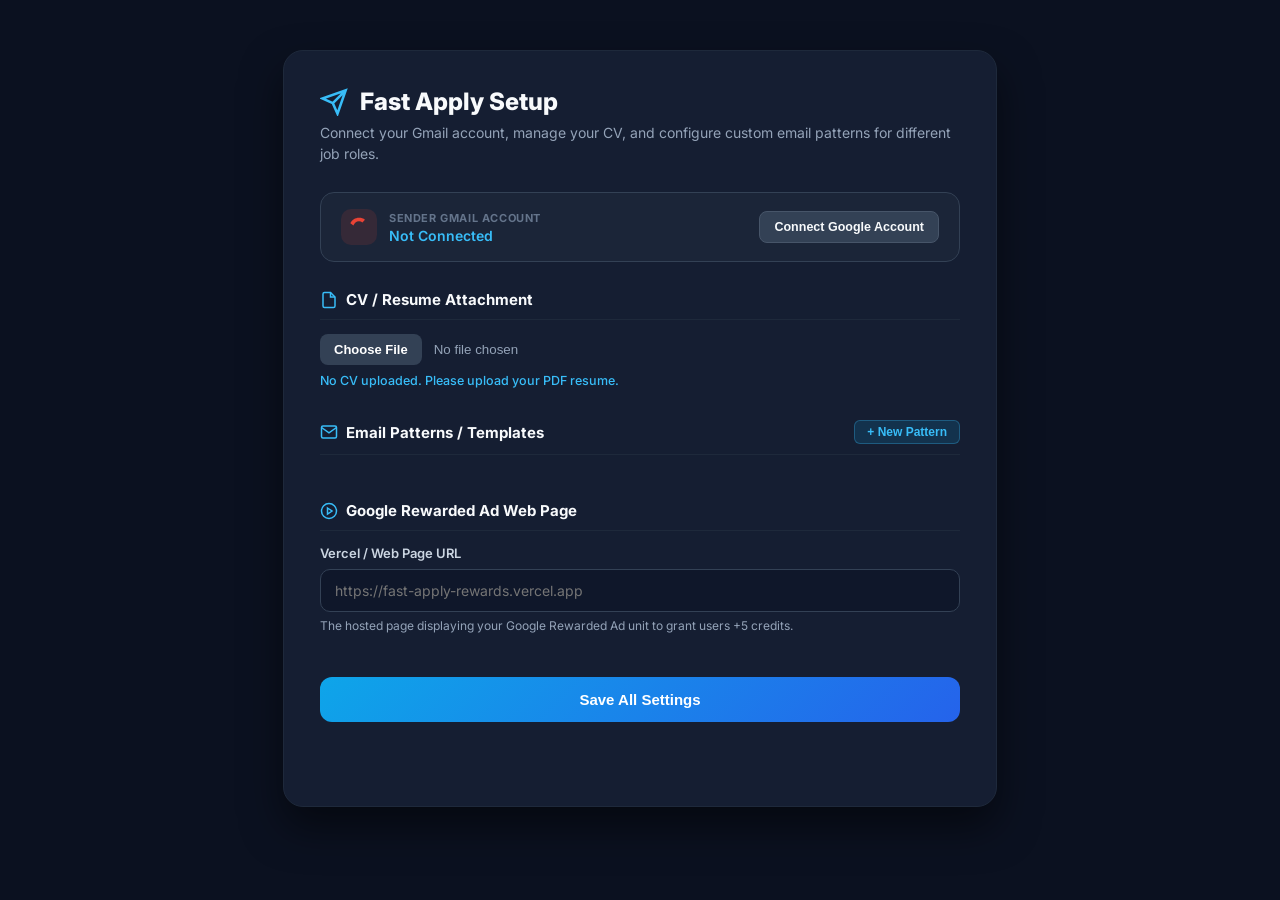
==== options.html @ 3ac2cc8d "Initial commit - Fast Apply Extension and Vercel Rewarded Ad Page" ====
<!DOCTYPE html>
<html>
<head>
    <meta charset="utf-8">
    <title>Fast Apply Settings - Email Patterns & Setup</title>
    <link rel="stylesheet" href="options.css">
    <link href="https://fonts.googleapis.com/css2?family=Inter:wght@400;500;600;700;800&display=swap" rel="stylesheet">
</head>
<body>
    <div class="container">
        <!-- Header -->
        <div class="header">
            <svg width="28" height="28" viewBox="0 0 24 24" fill="none" stroke="#38bdf8" stroke-width="2.2"><path d="M22 2L11 13M22 2L15 22L11 13L2 9L22 2Z"/></svg>
            <h1>Fast Apply Setup</h1>
        </div>
        <p class="subtitle">Connect your Gmail account, manage your CV, and configure custom email patterns for different job roles.</p>
        
        <!-- Google Account Status Banner -->
        <div class="account-card">
            <div class="account-info">
                <div class="google-icon">
                    <svg width="20" height="20" viewBox="0 0 24 24" fill="#ea4335"><path d="M12 5c1.58 0 2.97.55 4.09 1.45l3.07-3.07C17.3 1.62 14.82 1 12 1 7.42 1 3.52 3.63 1.65 7.45l3.66 2.84C6.18 7.37 8.84 5 12 5z"/></svg>
                </div>
                <div>
                    <div class="account-label">Sender Gmail Account</div>
                    <div id="user-email-display" class="account-email">Not Connected</div>
                </div>
            </div>
            <button id="auth-btn" class="connect-btn">Connect Google Account</button>
        </div>

        <!-- Section: Saved CV / Resume -->
        <div class="section-title">
            <svg width="18" height="18" viewBox="0 0 24 24" fill="none" stroke="#38bdf8" stroke-width="2"><path d="M14 2H6a2 2 0 00-2 2v16a2 2 0 002 2h12a2 2 0 002-2V8z"/><polyline points="14 2 14 8 20 8"/></svg>
            <span>CV / Resume Attachment</span>
        </div>
        <div class="form-group">
            <div class="file-upload-wrapper">
                <input class="file-input" type="file" id="cv-upload" accept="application/pdf,application/msword,application/vnd.openxmlformats-officedocument.wordprocessingml.document">
            </div>
            <p id="file-name-display" class="file-name-display">No CV uploaded. Please upload your PDF resume.</p>
        </div>

        <!-- Section: Multi-Pattern Email Manager -->
        <div class="section-title" style="margin-top: 32px;">
            <svg width="18" height="18" viewBox="0 0 24 24" fill="none" stroke="#38bdf8" stroke-width="2"><rect x="2" y="4" width="20" height="16" rx="2"/><path d="M22 6l-10 7L2 6"/></svg>
            <span>Email Patterns / Templates</span>
            <button id="add-pattern-btn" class="add-pattern-btn">+ New Pattern</button>
        </div>

        <div id="patterns-list" class="patterns-list">
            <!-- Patterns dynamically rendered here -->
        </div>

        <!-- Pattern Editor Modal / Container -->
        <div id="pattern-editor" class="pattern-editor-box" style="display: none;">
            <h3 id="editor-title" style="font-size: 16px; font-weight: 700; color: #38bdf8; margin-bottom: 16px;">Add New Email Pattern</h3>
            
            <div class="form-group">
                <label for="pattern-name">Pattern Title (e.g. Full-Stack Engineer)</label>
                <input type="text" id="pattern-name" placeholder="e.g. Senior Full Stack Developer Pattern">
            </div>

            <div class="form-group">
                <label for="pattern-subject">Subject Line</label>
                <input type="text" id="pattern-subject" placeholder="e.g. Application for Full-Stack Developer Position - [Your Name]">
            </div>

            <div class="form-group">
                <label for="pattern-body">Email Body (Cover Letter Pattern)</label>
                <textarea id="pattern-body" rows="7" placeholder="Dear Hiring Manager,&#10;&#10;I am writing to express my strong interest in joining your team as a Software Engineer. Please find my resume attached.&#10;&#10;Best regards,&#10;[Your Name]"></textarea>
            </div>

            <div class="editor-actions">
                <button id="save-pattern-btn" class="primary-btn-sm">Save Pattern</button>
                <button id="cancel-pattern-btn" class="cancel-btn-sm">Cancel</button>
            </div>
        </div>

        <!-- Rewarded Ad Settings -->
        <div class="section-title" style="margin-top: 32px;">
            <svg width="18" height="18" viewBox="0 0 24 24" fill="none" stroke="#38bdf8" stroke-width="2"><circle cx="12" cy="12" r="10"/><polygon points="10 8 16 12 10 16 10 8"/></svg>
            <span>Google Rewarded Ad Web Page</span>
        </div>
        <div class="form-group">
            <label for="reward-url">Vercel / Web Page URL</label>
            <input type="text" id="reward-url" placeholder="https://fast-apply-rewards.vercel.app">
            <p style="font-size: 12px; color: #94a3b8; margin-top: 6px;">The hosted page displaying your Google Rewarded Ad unit to grant users +5 credits.</p>
        </div>

        <button id="save-all-btn" class="primary-btn" style="margin-top: 24px;">Save All Settings</button>
        <p id="status" class="status-msg"></p>
    </div>
    <script src="options.js"></script>
</body>
</html>
---- options.css ----
body {
    font-family: 'Inter', sans-serif;
    background-color: #0b1120;
    color: #f8fafc;
    margin: 0;
    padding: 50px 20px;
    display: flex;
    justify-content: center;
}
.container {
    background: #151e32;
    padding: 36px;
    border-radius: 20px;
    box-shadow: 0 20px 40px rgba(0,0,0,0.5);
    width: 640px;
    max-width: 100%;
    border: 1px solid #1e293b;
}
.header {
    display: flex;
    align-items: center;
    gap: 12px;
    margin-bottom: 6px;
}
h1 { margin: 0; font-size: 24px; font-weight: 800; color: #f8fafc; }
.subtitle { color: #94a3b8; font-size: 14px; margin-top: 0; margin-bottom: 28px; line-height: 1.5; }

.account-card {
    background: rgba(30, 41, 59, 0.7);
    border: 1px solid #334155;
    border-radius: 14px;
    padding: 16px 20px;
    display: flex;
    justify-content: space-between;
    align-items: center;
    margin-bottom: 28px;
}
.account-info { display: flex; align-items: center; gap: 12px; }
.google-icon {
    width: 36px; height: 36px;
    border-radius: 10px;
    background: rgba(234, 67, 53, 0.12);
    display: flex; align-items: center; justify-content: center;
}
.account-label { font-size: 11px; font-weight: 700; text-transform: uppercase; color: #64748b; letter-spacing: 0.6px; }
.account-email { font-size: 14px; font-weight: 600; color: #38bdf8; margin-top: 2px; }
.connect-btn {
    background: #334155;
    color: #f8fafc;
    border: 1px solid #475569;
    padding: 8px 14px;
    border-radius: 8px;
    font-size: 12.5px;
    font-weight: 600;
    cursor: pointer;
    transition: all 0.2s;
}
.connect-btn:hover { background: #475569; color: #fff; }

.section-title {
    display: flex;
    align-items: center;
    gap: 8px;
    font-size: 15px;
    font-weight: 700;
    color: #f8fafc;
    margin-bottom: 14px;
    border-bottom: 1px solid #1e293b;
    padding-bottom: 10px;
}
.add-pattern-btn {
    margin-left: auto;
    background: rgba(14, 165, 233, 0.15);
    color: #38bdf8;
    border: 1px solid rgba(56, 189, 248, 0.3);
    padding: 4px 12px;
    border-radius: 6px;
    font-size: 12px;
    font-weight: 600;
    cursor: pointer;
    transition: all 0.2s;
}
.add-pattern-btn:hover { background: rgba(14, 165, 233, 0.25); }

.form-group { margin-bottom: 20px; }
label { display: block; font-size: 13px; font-weight: 600; margin-bottom: 8px; color: #cbd5e1; }
input[type="text"], textarea {
    width: 100%;
    padding: 12px 14px;
    border-radius: 10px;
    border: 1px solid #334155;
    background: #0f172a;
    color: #fff;
    box-sizing: border-box;
    font-family: 'Inter', sans-serif;
    font-size: 14px;
    transition: all 0.2s ease;
}
input[type="text"]:focus, textarea:focus { 
    outline: none; 
    border-color: #38bdf8; 
    box-shadow: 0 0 0 3px rgba(56, 189, 248, 0.2);
}

.patterns-list {
    display: flex;
    flex-direction: column;
    gap: 12px;
    margin-bottom: 20px;
}
.pattern-card {
    background: #0f172a;
    border: 1px solid #334155;
    border-radius: 12px;
    padding: 16px;
    transition: all 0.2s;
}
.pattern-card.default-pattern {
    border-color: rgba(56, 189, 248, 0.5);
    background: rgba(14, 165, 233, 0.05);
}
.pattern-card-header {
    display: flex;
    justify-content: space-between;
    align-items: center;
    margin-bottom: 8px;
}
.pattern-name { font-size: 14.5px; font-weight: 700; color: #f8fafc; display: flex; align-items: center; gap: 8px; }
.default-badge {
    background: rgba(16, 185, 129, 0.2);
    color: #34d399;
    border: 1px solid rgba(16, 185, 129, 0.3);
    font-size: 10px;
    font-weight: 700;
    padding: 2px 6px;
    border-radius: 4px;
    text-transform: uppercase;
}
.pattern-actions { display: flex; gap: 8px; }
.action-btn-sm {
    background: transparent;
    border: 1px solid #334155;
    color: #94a3b8;
    padding: 4px 8px;
    border-radius: 6px;
    font-size: 11.5px;
    cursor: pointer;
    transition: all 0.2s;
}
.action-btn-sm:hover { color: #38bdf8; border-color: #38bdf8; }
.action-btn-sm.delete:hover { color: #f87171; border-color: #f87171; }
.pattern-subject-preview { font-size: 12.5px; color: #94a3b8; margin-bottom: 4px; }
.pattern-body-preview { font-size: 12px; color: #64748b; white-space: nowrap; overflow: hidden; text-overflow: ellipsis; }

.pattern-editor-box {
    background: #0f172a;
    border: 1px solid #38bdf840;
    border-radius: 14px;
    padding: 20px;
    margin-bottom: 24px;
}
.editor-actions { display: flex; gap: 10px; margin-top: 16px; }
.primary-btn-sm {
    background: #0ea5e9;
    color: white;
    border: none;
    padding: 10px 18px;
    border-radius: 8px;
    font-size: 13.5px;
    font-weight: 600;
    cursor: pointer;
}
.cancel-btn-sm {
    background: #374151;
    color: #cbd5e1;
    border: none;
    padding: 10px 18px;
    border-radius: 8px;
    font-size: 13.5px;
    font-weight: 600;
    cursor: pointer;
}

.file-upload-wrapper { margin-bottom: 8px; }
.file-input { width: 100%; color: #94a3b8; }
.file-input::-webkit-file-upload-button {
    background: #334155;
    color: #fff;
    padding: 8px 14px;
    border: none;
    border-radius: 8px;
    margin-right: 12px;
    cursor: pointer;
    font-weight: 600;
    font-size: 13px;
    transition: background 0.2s;
}
.file-input::-webkit-file-upload-button:hover { background: #475569; }
.file-name-display { font-size: 12.5px; color: #38bdf8; margin: 0; font-weight: 500; }

.primary-btn {
    width: 100%;
    background: linear-gradient(135deg, #0ea5e9, #2563eb);
    color: white;
    border: none;
    padding: 14px;
    border-radius: 12px;
    font-size: 15px;
    font-weight: 600;
    cursor: pointer;
    transition: transform 0.2s, box-shadow 0.2s;
}
.primary-btn:hover {
    transform: translateY(-1px);
    box-shadow: 0 8px 20px rgba(37, 99, 235, 0.4);
}
.status-msg { text-align: center; margin-top: 14px; font-size: 13.5px; font-weight: 500; min-height: 20px; }
.success { color: #34d399; }
.error { color: #f87171; }
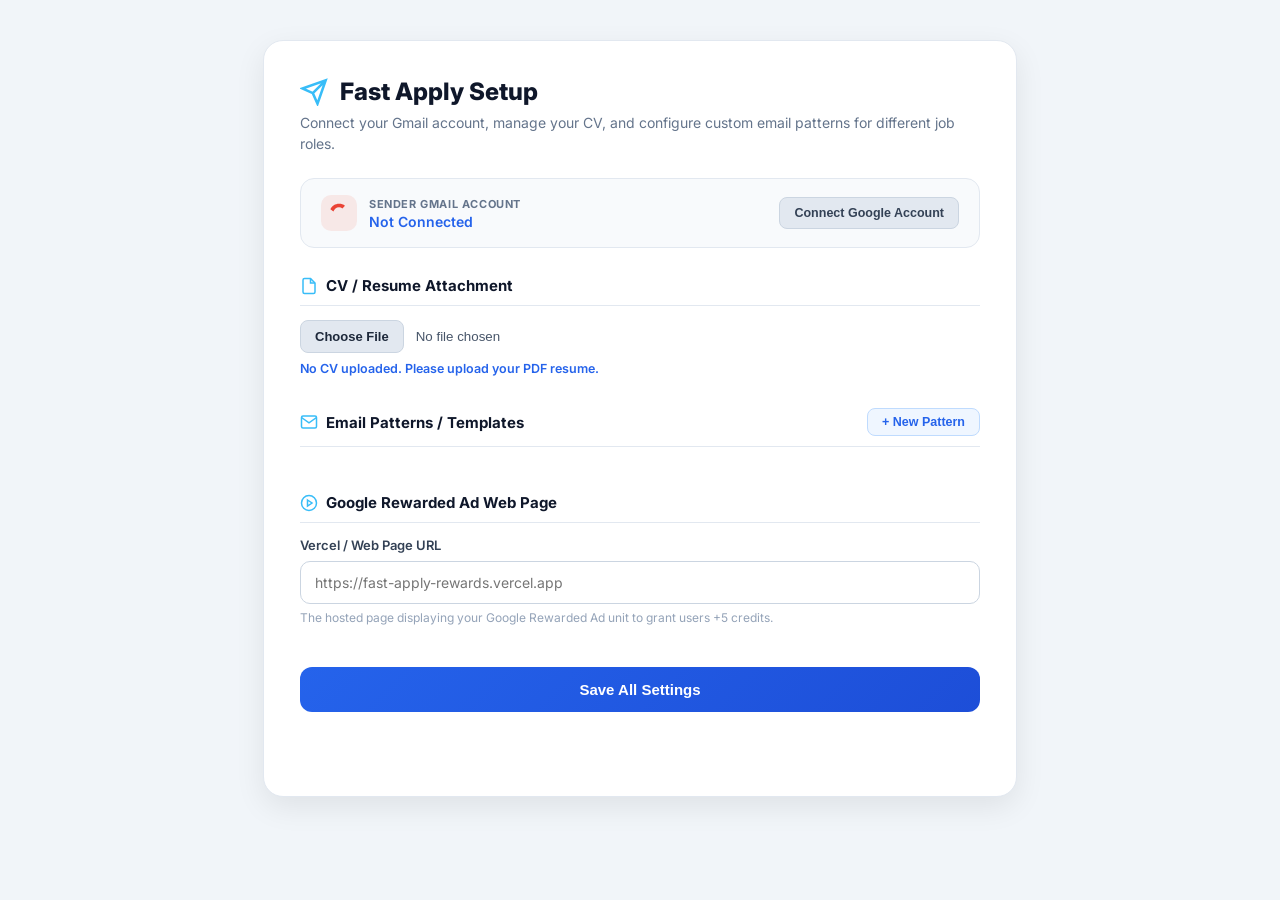
==== commit 66d873ee: "Add pattern-specific CV upload, clean light theme for options page, and graceful Gmail Web fallback " ====
--- a/options.html
+++ b/options.html
@@ -54,7 +54,7 @@
 
         <!-- Pattern Editor Modal / Container -->
         <div id="pattern-editor" class="pattern-editor-box" style="display: none;">
-            <h3 id="editor-title" style="font-size: 16px; font-weight: 700; color: #38bdf8; margin-bottom: 16px;">Add New Email Pattern</h3>
+            <h3 id="editor-title" style="font-size: 16px; font-weight: 700; color: #2563eb; margin-bottom: 16px;">Add New Email Pattern</h3>
             
             <div class="form-group">
                 <label for="pattern-name">Pattern Title (e.g. Full-Stack Engineer)</label>
@@ -64,6 +64,14 @@
             <div class="form-group">
                 <label for="pattern-subject">Subject Line</label>
                 <input type="text" id="pattern-subject" placeholder="e.g. Application for Full-Stack Developer Position - [Your Name]">
+            </div>
+
+            <div class="form-group">
+                <label for="pattern-cv-upload">Attach Specific CV / Resume for this Role (PDF / DOCX)</label>
+                <div class="file-upload-wrapper">
+                    <input class="file-input" type="file" id="pattern-cv-upload" accept="application/pdf,application/msword,application/vnd.openxmlformats-officedocument.wordprocessingml.document">
+                </div>
+                <p id="pattern-cv-name-display" class="file-name-display">Optional: Attach a specific CV for this role (uses Default CV if empty).</p>
             </div>
 
             <div class="form-group">
--- a/options.css
+++ b/options.css
@@ -1,20 +1,20 @@
 body {
-    font-family: 'Inter', sans-serif;
-    background-color: #0b1120;
-    color: #f8fafc;
+    font-family: 'Inter', system-ui, -apple-system, sans-serif;
+    background-color: #f1f5f9;
+    color: #0f172a;
     margin: 0;
-    padding: 50px 20px;
+    padding: 40px 20px;
     display: flex;
     justify-content: center;
 }
 .container {
-    background: #151e32;
+    background: #ffffff;
     padding: 36px;
     border-radius: 20px;
-    box-shadow: 0 20px 40px rgba(0,0,0,0.5);
-    width: 640px;
+    box-shadow: 0 10px 30px rgba(0, 0, 0, 0.08);
+    width: 680px;
     max-width: 100%;
-    border: 1px solid #1e293b;
+    border: 1px solid #e2e8f0;
 }
 .header {
     display: flex;
@@ -22,12 +22,12 @@
     gap: 12px;
     margin-bottom: 6px;
 }
-h1 { margin: 0; font-size: 24px; font-weight: 800; color: #f8fafc; }
-.subtitle { color: #94a3b8; font-size: 14px; margin-top: 0; margin-bottom: 28px; line-height: 1.5; }
+h1 { margin: 0; font-size: 24px; font-weight: 800; color: #0f172a; }
+.subtitle { color: #64748b; font-size: 14px; margin-top: 0; margin-bottom: 24px; line-height: 1.5; }
 
 .account-card {
-    background: rgba(30, 41, 59, 0.7);
-    border: 1px solid #334155;
+    background: #f8fafc;
+    border: 1px solid #e2e8f0;
     border-radius: 14px;
     padding: 16px 20px;
     display: flex;
@@ -39,15 +39,15 @@
 .google-icon {
     width: 36px; height: 36px;
     border-radius: 10px;
-    background: rgba(234, 67, 53, 0.12);
+    background: rgba(234, 67, 53, 0.1);
     display: flex; align-items: center; justify-content: center;
 }
 .account-label { font-size: 11px; font-weight: 700; text-transform: uppercase; color: #64748b; letter-spacing: 0.6px; }
-.account-email { font-size: 14px; font-weight: 600; color: #38bdf8; margin-top: 2px; }
+.account-email { font-size: 14px; font-weight: 600; color: #2563eb; margin-top: 2px; }
 .connect-btn {
-    background: #334155;
-    color: #f8fafc;
-    border: 1px solid #475569;
+    background: #e2e8f0;
+    color: #334155;
+    border: 1px solid #cbd5e1;
     padding: 8px 14px;
     border-radius: 8px;
     font-size: 12.5px;
@@ -55,7 +55,7 @@
     cursor: pointer;
     transition: all 0.2s;
 }
-.connect-btn:hover { background: #475569; color: #fff; }
+.connect-btn:hover { background: #cbd5e1; color: #0f172a; }
 
 .section-title {
     display: flex;
@@ -63,43 +63,43 @@
     gap: 8px;
     font-size: 15px;
     font-weight: 700;
-    color: #f8fafc;
+    color: #0f172a;
     margin-bottom: 14px;
-    border-bottom: 1px solid #1e293b;
+    border-bottom: 1px solid #e2e8f0;
     padding-bottom: 10px;
 }
 .add-pattern-btn {
     margin-left: auto;
-    background: rgba(14, 165, 233, 0.15);
-    color: #38bdf8;
-    border: 1px solid rgba(56, 189, 248, 0.3);
-    padding: 4px 12px;
-    border-radius: 6px;
-    font-size: 12px;
-    font-weight: 600;
-    cursor: pointer;
-    transition: all 0.2s;
-}
-.add-pattern-btn:hover { background: rgba(14, 165, 233, 0.25); }
-
-.form-group { margin-bottom: 20px; }
-label { display: block; font-size: 13px; font-weight: 600; margin-bottom: 8px; color: #cbd5e1; }
+    background: #eff6ff;
+    color: #2563eb;
+    border: 1px solid #bfdbfe;
+    padding: 6px 14px;
+    border-radius: 8px;
+    font-size: 12.5px;
+    font-weight: 700;
+    cursor: pointer;
+    transition: all 0.2s;
+}
+.add-pattern-btn:hover { background: #dbeafe; }
+
+.form-group { margin-bottom: 18px; }
+label { display: block; font-size: 13px; font-weight: 600; margin-bottom: 8px; color: #334155; }
 input[type="text"], textarea {
     width: 100%;
     padding: 12px 14px;
     border-radius: 10px;
-    border: 1px solid #334155;
-    background: #0f172a;
-    color: #fff;
+    border: 1px solid #cbd5e1;
+    background: #ffffff;
+    color: #0f172a;
     box-sizing: border-box;
-    font-family: 'Inter', sans-serif;
+    font-family: 'Inter', system-ui, sans-serif;
     font-size: 14px;
     transition: all 0.2s ease;
 }
 input[type="text"]:focus, textarea:focus { 
     outline: none; 
-    border-color: #38bdf8; 
-    box-shadow: 0 0 0 3px rgba(56, 189, 248, 0.2);
+    border-color: #2563eb; 
+    box-shadow: 0 0 0 3px rgba(37, 99, 235, 0.15);
 }
 
 .patterns-list {
@@ -109,15 +109,15 @@
     margin-bottom: 20px;
 }
 .pattern-card {
-    background: #0f172a;
-    border: 1px solid #334155;
+    background: #ffffff;
+    border: 1px solid #e2e8f0;
     border-radius: 12px;
     padding: 16px;
     transition: all 0.2s;
 }
 .pattern-card.default-pattern {
-    border-color: rgba(56, 189, 248, 0.5);
-    background: rgba(14, 165, 233, 0.05);
+    border-color: #93c5fd;
+    background: #f0f9ff;
 }
 .pattern-card-header {
     display: flex;
@@ -125,11 +125,11 @@
     align-items: center;
     margin-bottom: 8px;
 }
-.pattern-name { font-size: 14.5px; font-weight: 700; color: #f8fafc; display: flex; align-items: center; gap: 8px; }
+.pattern-name { font-size: 15px; font-weight: 700; color: #0f172a; display: flex; align-items: center; gap: 8px; }
 .default-badge {
-    background: rgba(16, 185, 129, 0.2);
-    color: #34d399;
-    border: 1px solid rgba(16, 185, 129, 0.3);
+    background: #d1fae5;
+    color: #059669;
+    border: 1px solid #a7f3d0;
     font-size: 10px;
     font-weight: 700;
     padding: 2px 6px;
@@ -138,30 +138,32 @@
 }
 .pattern-actions { display: flex; gap: 8px; }
 .action-btn-sm {
-    background: transparent;
-    border: 1px solid #334155;
-    color: #94a3b8;
-    padding: 4px 8px;
+    background: #ffffff;
+    border: 1px solid #cbd5e1;
+    color: #475569;
+    padding: 4px 10px;
     border-radius: 6px;
     font-size: 11.5px;
-    cursor: pointer;
-    transition: all 0.2s;
-}
-.action-btn-sm:hover { color: #38bdf8; border-color: #38bdf8; }
-.action-btn-sm.delete:hover { color: #f87171; border-color: #f87171; }
-.pattern-subject-preview { font-size: 12.5px; color: #94a3b8; margin-bottom: 4px; }
-.pattern-body-preview { font-size: 12px; color: #64748b; white-space: nowrap; overflow: hidden; text-overflow: ellipsis; }
+    font-weight: 600;
+    cursor: pointer;
+    transition: all 0.2s;
+}
+.action-btn-sm:hover { color: #2563eb; border-color: #2563eb; background: #eff6ff; }
+.action-btn-sm.delete:hover { color: #dc2626; border-color: #fca5a5; background: #fef2f2; }
+.pattern-subject-preview { font-size: 13px; color: #334155; margin-bottom: 4px; font-weight: 500; }
+.pattern-cv-preview { font-size: 12px; color: #059669; margin-bottom: 4px; font-weight: 600; display: flex; align-items: center; gap: 4px; }
+.pattern-body-preview { font-size: 12.5px; color: #64748b; white-space: nowrap; overflow: hidden; text-overflow: ellipsis; }
 
 .pattern-editor-box {
-    background: #0f172a;
-    border: 1px solid #38bdf840;
+    background: #f8fafc;
+    border: 1px solid #bfdbfe;
     border-radius: 14px;
     padding: 20px;
     margin-bottom: 24px;
 }
 .editor-actions { display: flex; gap: 10px; margin-top: 16px; }
 .primary-btn-sm {
-    background: #0ea5e9;
+    background: #2563eb;
     color: white;
     border: none;
     padding: 10px 18px;
@@ -171,8 +173,8 @@
     cursor: pointer;
 }
 .cancel-btn-sm {
-    background: #374151;
-    color: #cbd5e1;
+    background: #e2e8f0;
+    color: #475569;
     border: none;
     padding: 10px 18px;
     border-radius: 8px;
@@ -182,12 +184,12 @@
 }
 
 .file-upload-wrapper { margin-bottom: 8px; }
-.file-input { width: 100%; color: #94a3b8; }
+.file-input { width: 100%; color: #475569; }
 .file-input::-webkit-file-upload-button {
-    background: #334155;
-    color: #fff;
+    background: #e2e8f0;
+    color: #1e293b;
     padding: 8px 14px;
-    border: none;
+    border: 1px solid #cbd5e1;
     border-radius: 8px;
     margin-right: 12px;
     cursor: pointer;
@@ -195,12 +197,12 @@
     font-size: 13px;
     transition: background 0.2s;
 }
-.file-input::-webkit-file-upload-button:hover { background: #475569; }
-.file-name-display { font-size: 12.5px; color: #38bdf8; margin: 0; font-weight: 500; }
+.file-input::-webkit-file-upload-button:hover { background: #cbd5e1; }
+.file-name-display { font-size: 12.5px; color: #2563eb; margin: 0; font-weight: 600; }
 
 .primary-btn {
     width: 100%;
-    background: linear-gradient(135deg, #0ea5e9, #2563eb);
+    background: linear-gradient(135deg, #2563eb, #1d4ed8);
     color: white;
     border: none;
     padding: 14px;
@@ -212,8 +214,8 @@
 }
 .primary-btn:hover {
     transform: translateY(-1px);
-    box-shadow: 0 8px 20px rgba(37, 99, 235, 0.4);
-}
-.status-msg { text-align: center; margin-top: 14px; font-size: 13.5px; font-weight: 500; min-height: 20px; }
-.success { color: #34d399; }
-.error { color: #f87171; }
+    box-shadow: 0 8px 20px rgba(37, 99, 235, 0.3);
+}
+.status-msg { text-align: center; margin-top: 14px; font-size: 13.5px; font-weight: 600; min-height: 20px; }
+.success { color: #059669; }
+.error { color: #dc2626; }
